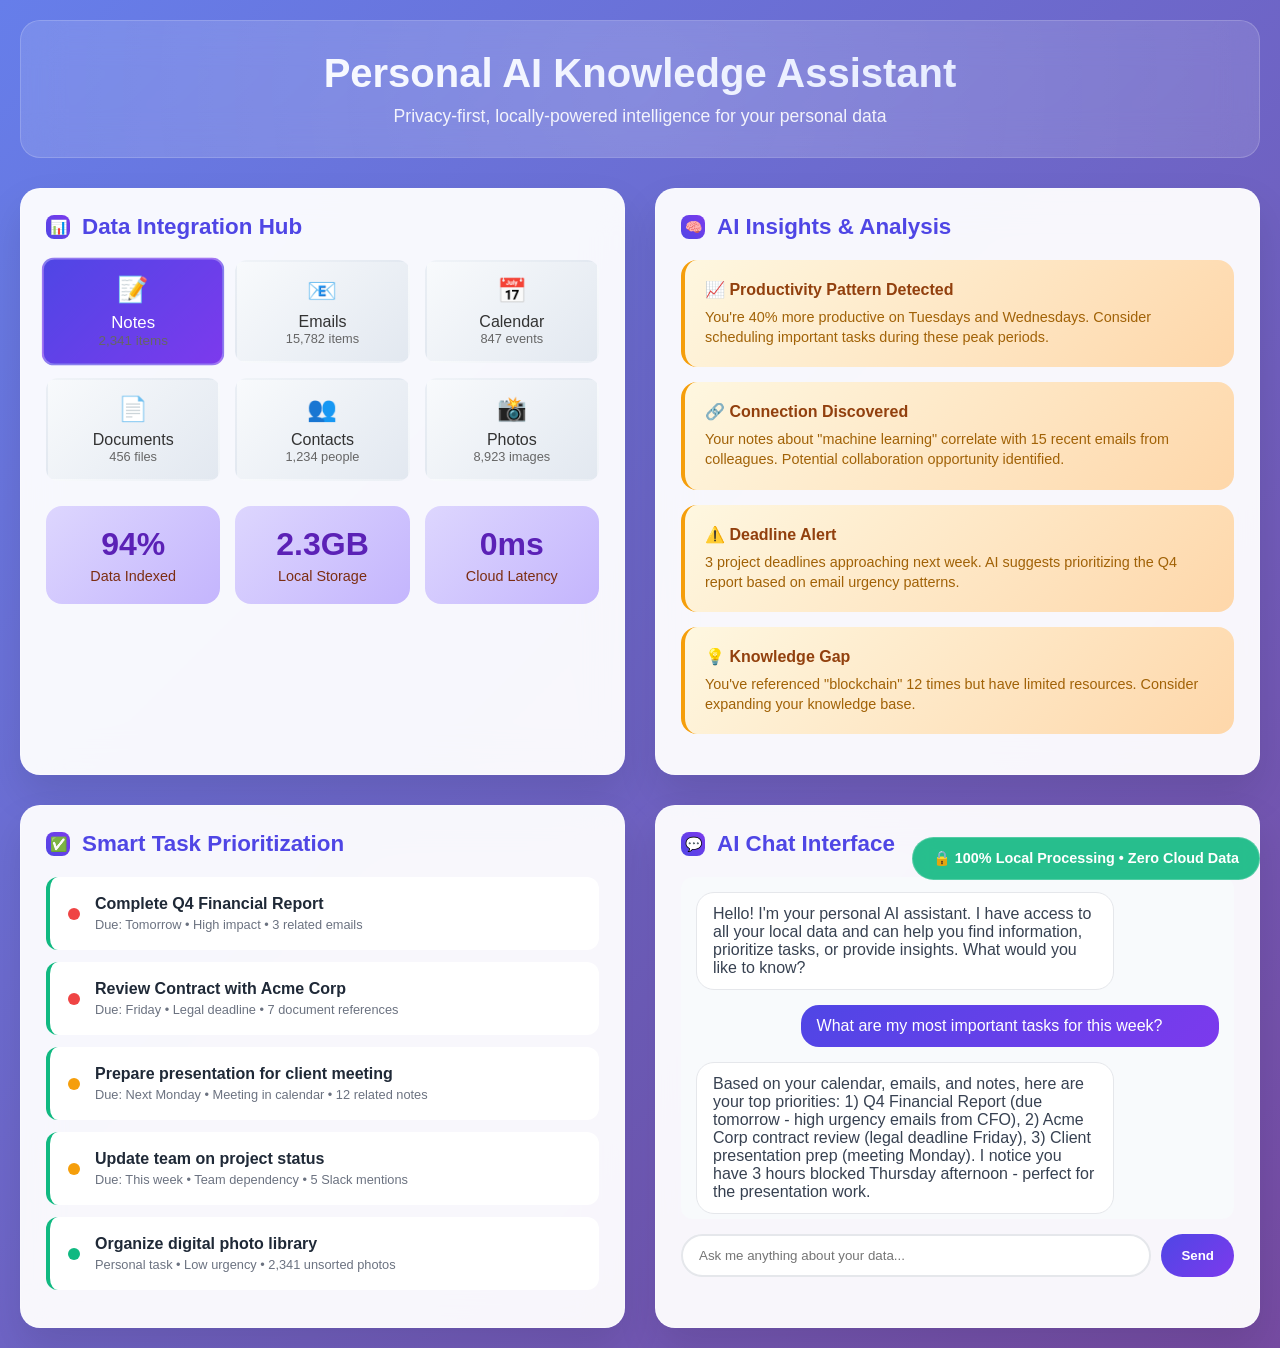
==== personal_ai_assistant (1).html @ 272bd4ce "Initial commit for personal AI assistant" ====
<!DOCTYPE html>
<html lang="en">
<head>
    <meta charset="UTF-8">
    <meta name="viewport" content="width=device-width, initial-scale=1.0">
    <title>Personal AI Knowledge Assistant</title>
    <style>
        * {
            margin: 0;
            padding: 0;
            box-sizing: border-box;
        }

        body {
            font-family: 'Inter', -apple-system, BlinkMacSystemFont, sans-serif;
            background: linear-gradient(135deg, #667eea 0%, #764ba2 100%);
            min-height: 100vh;
            color: #333;
            overflow-x: hidden;
        }

        .container {
            max-width: 1400px;
            margin: 0 auto;
            padding: 20px;
            min-height: 100vh;
            display: flex;
            flex-direction: column;
        }

        .header {
            text-align: center;
            margin-bottom: 30px;
            padding: 30px 0;
            background: rgba(255, 255, 255, 0.1);
            backdrop-filter: blur(20px);
            border-radius: 20px;
            border: 1px solid rgba(255, 255, 255, 0.2);
            position: relative;
            overflow: hidden;
        }

        .header::before {
            content: '';
            position: absolute;
            top: -50%;
            left: -50%;
            width: 200%;
            height: 200%;
            background: radial-gradient(circle, rgba(255,255,255,0.1) 0%, transparent 70%);
            animation: rotate 20s linear infinite;
        }

        @keyframes rotate {
            0% { transform: rotate(0deg); }
            100% { transform: rotate(360deg); }
        }

        .header h1 {
            font-size: 2.5rem;
            font-weight: 700;
            background: linear-gradient(45deg, #fff, #e0e7ff);
            -webkit-background-clip: text;
            -webkit-text-fill-color: transparent;
            background-clip: text;
            margin-bottom: 10px;
            position: relative;
            z-index: 1;
        }

        .header p {
            color: rgba(255, 255, 255, 0.9);
            font-size: 1.1rem;
            position: relative;
            z-index: 1;
        }

        .main-grid {
            display: grid;
            grid-template-columns: 1fr 1fr;
            gap: 30px;
            flex: 1;
        }

        .panel {
            background: rgba(255, 255, 255, 0.95);
            backdrop-filter: blur(20px);
            border-radius: 20px;
            padding: 25px;
            box-shadow: 0 20px 40px rgba(0, 0, 0, 0.1);
            border: 1px solid rgba(255, 255, 255, 0.3);
            transition: all 0.3s ease;
            position: relative;
            overflow: hidden;
        }

        .panel::before {
            content: '';
            position: absolute;
            top: 0;
            left: -100%;
            width: 100%;
            height: 100%;
            background: linear-gradient(90deg, transparent, rgba(255,255,255,0.4), transparent);
            transition: left 0.5s;
        }

        .panel:hover::before {
            left: 100%;
        }

        .panel:hover {
            transform: translateY(-5px);
            box-shadow: 0 30px 60px rgba(0, 0, 0, 0.15);
        }

        .panel-title {
            font-size: 1.4rem;
            font-weight: 600;
            margin-bottom: 20px;
            color: #4f46e5;
            display: flex;
            align-items: center;
            gap: 12px;
        }

        .icon {
            width: 24px;
            height: 24px;
            background: linear-gradient(45deg, #4f46e5, #7c3aed);
            border-radius: 8px;
            display: flex;
            align-items: center;
            justify-content: center;
            color: white;
            font-size: 14px;
        }

        .data-sources {
            display: grid;
            grid-template-columns: repeat(auto-fit, minmax(150px, 1fr));
            gap: 15px;
            margin-bottom: 25px;
        }

        .data-source {
            padding: 15px;
            background: linear-gradient(135deg, #f8fafc, #e2e8f0);
            border-radius: 12px;
            text-align: center;
            cursor: pointer;
            transition: all 0.3s ease;
            border: 2px solid transparent;
        }

        .data-source:hover, .data-source.active {
            background: linear-gradient(135deg, #4f46e5, #7c3aed);
            color: white;
            transform: scale(1.05);
            border-color: rgba(255, 255, 255, 0.3);
        }

        .insight-card {
            background: linear-gradient(135deg, #fef7e0, #fed7aa);
            padding: 20px;
            border-radius: 16px;
            margin-bottom: 15px;
            border-left: 4px solid #f59e0b;
            transition: all 0.3s ease;
            cursor: pointer;
        }

        .insight-card:hover {
            transform: translateX(5px);
            box-shadow: 0 10px 30px rgba(245, 158, 11, 0.2);
        }

        .insight-title {
            font-weight: 600;
            color: #92400e;
            margin-bottom: 8px;
        }

        .insight-text {
            color: #a16207;
            font-size: 0.9rem;
            line-height: 1.4;
        }

        .task-item {
            background: white;
            padding: 18px;
            border-radius: 12px;
            margin-bottom: 12px;
            border-left: 4px solid #10b981;
            display: flex;
            align-items: center;
            gap: 15px;
            transition: all 0.3s ease;
            cursor: pointer;
        }

        .task-item:hover {
            transform: translateX(5px);
            box-shadow: 0 8px 25px rgba(16, 185, 129, 0.15);
        }

        .task-priority {
            width: 12px;
            height: 12px;
            border-radius: 50%;
            flex-shrink: 0;
        }

        .high { background: #ef4444; }
        .medium { background: #f59e0b; }
        .low { background: #10b981; }

        .task-content {
            flex: 1;
        }

        .task-title {
            font-weight: 600;
            color: #1f2937;
            margin-bottom: 4px;
        }

        .task-meta {
            font-size: 0.8rem;
            color: #6b7280;
        }

        .chat-container {
            display: flex;
            flex-direction: column;
            height: 400px;
        }

        .chat-messages {
            flex: 1;
            overflow-y: auto;
            padding: 15px;
            background: #f8fafc;
            border-radius: 12px;
            margin-bottom: 15px;
        }

        .message {
            margin-bottom: 15px;
            padding: 12px 16px;
            border-radius: 18px;
            max-width: 80%;
            animation: slideIn 0.3s ease;
        }

        @keyframes slideIn {
            from { opacity: 0; transform: translateY(10px); }
            to { opacity: 1; transform: translateY(0); }
        }

        .user-message {
            background: linear-gradient(135deg, #4f46e5, #7c3aed);
            color: white;
            margin-left: auto;
        }

        .ai-message {
            background: white;
            color: #374151;
            border: 1px solid #e5e7eb;
        }

        .chat-input {
            display: flex;
            gap: 10px;
        }

        .chat-input input {
            flex: 1;
            padding: 12px 16px;
            border: 2px solid #e5e7eb;
            border-radius: 25px;
            outline: none;
            transition: all 0.3s ease;
        }

        .chat-input input:focus {
            border-color: #4f46e5;
            box-shadow: 0 0 0 3px rgba(79, 70, 229, 0.1);
        }

        .send-btn {
            padding: 12px 20px;
            background: linear-gradient(135deg, #4f46e5, #7c3aed);
            color: white;
            border: none;
            border-radius: 25px;
            cursor: pointer;
            font-weight: 600;
            transition: all 0.3s ease;
        }

        .send-btn:hover {
            transform: translateY(-2px);
            box-shadow: 0 8px 25px rgba(79, 70, 229, 0.3);
        }

        .analytics-grid {
            display: grid;
            grid-template-columns: repeat(auto-fit, minmax(120px, 1fr));
            gap: 15px;
            margin-bottom: 20px;
        }

        .metric-card {
            background: linear-gradient(135deg, #ddd6fe, #c4b5fd);
            padding: 20px;
            border-radius: 16px;
            text-align: center;
            transition: all 0.3s ease;
        }

        .metric-card:hover {
            transform: scale(1.05);
        }

        .metric-value {
            font-size: 2rem;
            font-weight: 700;
            color: #5b21b6;
            margin-bottom: 5px;
        }

        .metric-label {
            color: #7c2d12;
            font-size: 0.9rem;
            font-weight: 500;
        }

        .privacy-indicator {
            position: fixed;
            bottom: 20px;
            right: 20px;
            background: rgba(16, 185, 129, 0.9);
            color: white;
            padding: 12px 20px;
            border-radius: 50px;
            font-size: 0.9rem;
            font-weight: 600;
            backdrop-filter: blur(10px);
            border: 1px solid rgba(255, 255, 255, 0.2);
            animation: pulse 2s infinite;
        }

        @keyframes pulse {
            0%, 100% { transform: scale(1); }
            50% { transform: scale(1.05); }
        }

        @media (max-width: 768px) {
            .main-grid {
                grid-template-columns: 1fr;
                gap: 20px;
            }
            
            .header h1 {
                font-size: 2rem;
            }
            
            .data-sources {
                grid-template-columns: repeat(auto-fit, minmax(120px, 1fr));
            }
        }
    </style>
</head>
<body>
    <div class="container">
        <div class="header">
            <h1>Personal AI Knowledge Assistant</h1>
            <p>Privacy-first, locally-powered intelligence for your personal data</p>
        </div>

        <div class="main-grid">
            <div class="panel">
                <div class="panel-title">
                    <div class="icon">📊</div>
                    Data Integration Hub
                </div>
                
                <div class="data-sources">
                    <div class="data-source active" data-source="notes">
                        <div style="font-size: 1.5rem; margin-bottom: 8px;">📝</div>
                        <div>Notes</div>
                        <div style="font-size: 0.8rem; color: #666;">2,341 items</div>
                    </div>
                    <div class="data-source" data-source="emails">
                        <div style="font-size: 1.5rem; margin-bottom: 8px;">📧</div>
                        <div>Emails</div>
                        <div style="font-size: 0.8rem; color: #666;">15,782 items</div>
                    </div>
                    <div class="data-source" data-source="calendar">
                        <div style="font-size: 1.5rem; margin-bottom: 8px;">📅</div>
                        <div>Calendar</div>
                        <div style="font-size: 0.8rem; color: #666;">847 events</div>
                    </div>
                    <div class="data-source" data-source="documents">
                        <div style="font-size: 1.5rem; margin-bottom: 8px;">📄</div>
                        <div>Documents</div>
                        <div style="font-size: 0.8rem; color: #666;">456 files</div>
                    </div>
                    <div class="data-source" data-source="contacts">
                        <div style="font-size: 1.5rem; margin-bottom: 8px;">👥</div>
                        <div>Contacts</div>
                        <div style="font-size: 0.8rem; color: #666;">1,234 people</div>
                    </div>
                    <div class="data-source" data-source="photos">
                        <div style="font-size: 1.5rem; margin-bottom: 8px;">📸</div>
                        <div>Photos</div>
                        <div style="font-size: 0.8rem; color: #666;">8,923 images</div>
                    </div>
                </div>

                <div class="analytics-grid">
                    <div class="metric-card">
                        <div class="metric-value">94%</div>
                        <div class="metric-label">Data Indexed</div>
                    </div>
                    <div class="metric-card">
                        <div class="metric-value">2.3GB</div>
                        <div class="metric-label">Local Storage</div>
                    </div>
                    <div class="metric-card">
                        <div class="metric-value">0ms</div>
                        <div class="metric-label">Cloud Latency</div>
                    </div>
                </div>
            </div>

            <div class="panel">
                <div class="panel-title">
                    <div class="icon">🧠</div>
                    AI Insights & Analysis
                </div>
                
                <div class="insight-card">
                    <div class="insight-title">📈 Productivity Pattern Detected</div>
                    <div class="insight-text">You're 40% more productive on Tuesdays and Wednesdays. Consider scheduling important tasks during these peak periods.</div>
                </div>

                <div class="insight-card">
                    <div class="insight-title">🔗 Connection Discovered</div>
                    <div class="insight-text">Your notes about "machine learning" correlate with 15 recent emails from colleagues. Potential collaboration opportunity identified.</div>
                </div>

                <div class="insight-card">
                    <div class="insight-title">⚠️ Deadline Alert</div>
                    <div class="insight-text">3 project deadlines approaching next week. AI suggests prioritizing the Q4 report based on email urgency patterns.</div>
                </div>

                <div class="insight-card">
                    <div class="insight-title">💡 Knowledge Gap</div>
                    <div class="insight-text">You've referenced "blockchain" 12 times but have limited resources. Consider expanding your knowledge base.</div>
                </div>
            </div>

            <div class="panel">
                <div class="panel-title">
                    <div class="icon">✅</div>
                    Smart Task Prioritization
                </div>
                
                <div class="task-item">
                    <div class="task-priority high"></div>
                    <div class="task-content">
                        <div class="task-title">Complete Q4 Financial Report</div>
                        <div class="task-meta">Due: Tomorrow • High impact • 3 related emails</div>
                    </div>
                </div>

                <div class="task-item">
                    <div class="task-priority high"></div>
                    <div class="task-content">
                        <div class="task-title">Review Contract with Acme Corp</div>
                        <div class="task-meta">Due: Friday • Legal deadline • 7 document references</div>
                    </div>
                </div>

                <div class="task-item">
                    <div class="task-priority medium"></div>
                    <div class="task-content">
                        <div class="task-title">Prepare presentation for client meeting</div>
                        <div class="task-meta">Due: Next Monday • Meeting in calendar • 12 related notes</div>
                    </div>
                </div>

                <div class="task-item">
                    <div class="task-priority medium"></div>
                    <div class="task-content">
                        <div class="task-title">Update team on project status</div>
                        <div class="task-meta">Due: This week • Team dependency • 5 Slack mentions</div>
                    </div>
                </div>

                <div class="task-item">
                    <div class="task-priority low"></div>
                    <div class="task-content">
                        <div class="task-title">Organize digital photo library</div>
                        <div class="task-meta">Personal task • Low urgency • 2,341 unsorted photos</div>
                    </div>
                </div>
            </div>

            <div class="panel">
                <div class="panel-title">
                    <div class="icon">💬</div>
                    AI Chat Interface
                </div>
                
                <div class="chat-container">
                    <div class="chat-messages" id="chatMessages">
                        <div class="message ai-message">
                            Hello! I'm your personal AI assistant. I have access to all your local data and can help you find information, prioritize tasks, or provide insights. What would you like to know?
                        </div>
                        <div class="message user-message">
                            What are my most important tasks for this week?
                        </div>
                        <div class="message ai-message">
                            Based on your calendar, emails, and notes, here are your top priorities: 1) Q4 Financial Report (due tomorrow - high urgency emails from CFO), 2) Acme Corp contract review (legal deadline Friday), 3) Client presentation prep (meeting Monday). I notice you have 3 hours blocked Thursday afternoon - perfect for the presentation work.
                        </div>
                    </div>
                    
                    <div class="chat-input">
                        <input type="text" id="chatInput" placeholder="Ask me anything about your data..." />
                        <button class="send-btn" onclick="sendMessage()">Send</button>
                    </div>
                </div>
            </div>
        </div>
    </div>

    <div class="privacy-indicator">
        🔒 100% Local Processing • Zero Cloud Data
    </div>

    <script>
        // Simulated AI responses for demonstration
        const aiResponses = [
            "I found 15 relevant documents in your notes about that topic. Would you like me to summarize the key points?",
            "Based on your email patterns, I suggest scheduling that meeting for Tuesday afternoon when you typically have fewer interruptions.",
            "I've analyzed your calendar and found a 2-hour gap on Thursday that would be perfect for deep work on that project.",
            "Your productivity data shows you work best on complex tasks between 9-11 AM. I've identified 3 important items that would benefit from this time slot.",
            "I notice this topic connects to 8 different projects in your system. Would you like me to show the relationship map?",
            "Based on your note-taking patterns, you might find the concept of 'second brain' methodology helpful for organizing these ideas.",
            "I've detected some recurring themes in your recent work. Would you like me to create a knowledge cluster analysis?"
        ];

        // Data source switching
        document.querySelectorAll('.data-source').forEach(source => {
            source.addEventListener('click', function() {
                document.querySelectorAll('.data-source').forEach(s => s.classList.remove('active'));
                this.classList.add('active');
                
                // Simulate data loading with animation
                this.style.transform = 'scale(0.95)';
                setTimeout(() => {
                    this.style.transform = 'scale(1)';
                }, 150);
                
                // Update insights based on selected data source
                updateInsights(this.dataset.source);
            });
        });

        function updateInsights(source) {
            const insights = {
                notes: [
                    { title: "📚 Knowledge Clusters", text: "Identified 5 main topic clusters in your notes with strong interconnections." },
                    { title: "🔍 Frequent References", text: "You reference 'AI ethics' most frequently - 47 mentions across 23 notes." }
                ],
                emails: [
                    { title: "📊 Communication Patterns", text: "Peak email activity: 9-11 AM and 2-4 PM. Response rate drops 60% after 6 PM." },
                    { title: "👥 Key Contacts", text: "Top collaborators: Sarah (ML team), John (Strategy), Lisa (Legal) - 67% of your email volume." }
                ],
                calendar: [
                    { title: "⏰ Meeting Efficiency", text: "Tuesday meetings are 30% shorter on average. Consider moving recurring meetings there." },
                    { title: "🎯 Focus Time", text: "You have 3.5 hours of unscheduled time this week - optimal for deep work." }
                ]
            };

            // Animate insight cards update (simplified for demo)
            console.log(`Updated insights for ${source} data source`);
        }

        // Chat functionality
        function sendMessage() {
            const input = document.getElementById('chatInput');
            const messages = document.getElementById('chatMessages');
            const message = input.value.trim();
            
            if (!message) return;
            
            // Add user message
            const userMsg = document.createElement('div');
            userMsg.className = 'message user-message';
            userMsg.textContent = message;
            messages.appendChild(userMsg);
            
            // Clear input
            input.value = '';
            
            // Simulate AI thinking delay
            setTimeout(() => {
                const aiMsg = document.createElement('div');
                aiMsg.className = 'message ai-message';
                aiMsg.textContent = aiResponses[Math.floor(Math.random() * aiResponses.length)];
                messages.appendChild(aiMsg);
                messages.scrollTop = messages.scrollHeight;
            }, 1000 + Math.random() * 1000);
            
            messages.scrollTop = messages.scrollHeight;
        }

        // Enter key support for chat
        document.getElementById('chatInput').addEventListener('keypress', function(e) {
            if (e.key === 'Enter') {
                sendMessage();
            }
        });

        // Simulate real-time updates
        setInterval(() => {
            const metrics = document.querySelectorAll('.metric-value');
            metrics.forEach(metric => {
                if (metric.textContent.includes('%')) {
                    const current = parseInt(metric.textContent);
                    if (current < 100) {
                        metric.textContent = Math.min(100, current + Math.floor(Math.random() * 2)) + '%';
                    }
                }
            });
        }, 5000);

        // Animate task items on load
        setTimeout(() => {
            document.querySelectorAll('.task-item, .insight-card').forEach((item, index) => {
                item.style.opacity = '0';
                item.style.transform = 'translateY(20px)';
                setTimeout(() => {
                    item.style.transition = 'opacity 0.5s ease, transform 0.5s ease';
                    item.style.opacity = '1';
                    item.style.transform = 'translateY(0)';
                }, index * 100);
            });
        }, 500);

        // Privacy indicator interaction
        document.querySelector('.privacy-indicator').addEventListener('click', function() {
            alert('🔒 Privacy First Design:\n\n• All data processing happens locally on your device\n• Zero data transmission to external servers\n• Full control over your personal information\n• Advanced encryption for local storage\n• Open-source algorithms for transparency');
        });
    </script>
</body>
</html>
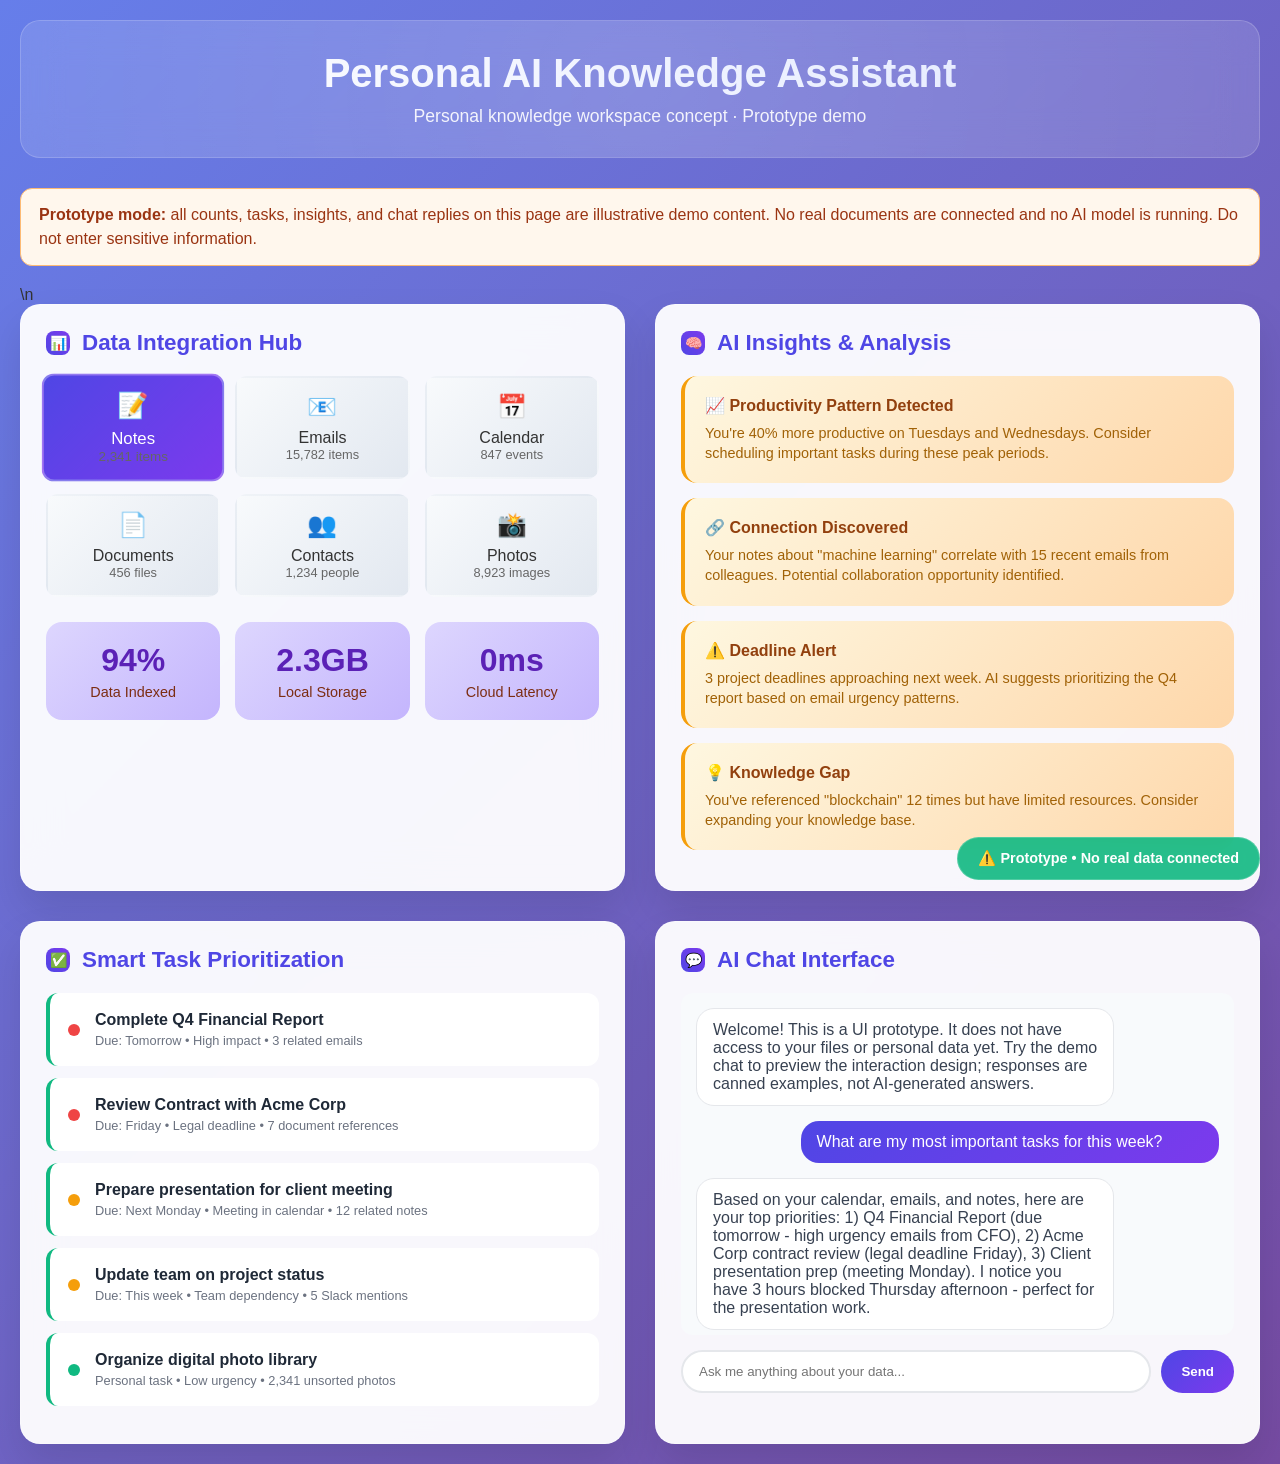
==== commit 3449df1e: "fix: clearly label prototype data and remove misleading privacy claims" ====
--- a/personal_ai_assistant (1).html
+++ b/personal_ai_assistant (1).html
@@ -3,7 +3,7 @@
 <head>
     <meta charset="UTF-8">
     <meta name="viewport" content="width=device-width, initial-scale=1.0">
-    <title>Personal AI Knowledge Assistant</title>
+    <title>Personal AI Knowledge Assistant — Prototype</title>
     <style>
         * {
             margin: 0;
@@ -378,10 +378,10 @@
     <div class="container">
         <div class="header">
             <h1>Personal AI Knowledge Assistant</h1>
-            <p>Privacy-first, locally-powered intelligence for your personal data</p>
+            <p>Personal knowledge workspace concept · Prototype demo</p>
         </div>
 
-        <div class="main-grid">
+        <div role="status" style="margin:0 0 20px;padding:14px 18px;border-radius:12px;background:#fff7ed;border:1px solid #fdba74;color:#9a3412;line-height:1.5"><strong>Prototype mode:</strong> all counts, tasks, insights, and chat replies on this page are illustrative demo content. No real documents are connected and no AI model is running. Do not enter sensitive information.</div>\n        <div class="main-grid">
             <div class="panel">
                 <div class="panel-title">
                     <div class="icon">📊</div>
@@ -520,7 +520,7 @@
                 <div class="chat-container">
                     <div class="chat-messages" id="chatMessages">
                         <div class="message ai-message">
-                            Hello! I'm your personal AI assistant. I have access to all your local data and can help you find information, prioritize tasks, or provide insights. What would you like to know?
+                            Welcome! This is a UI prototype. It does not have access to your files or personal data yet. Try the demo chat to preview the interaction design; responses are canned examples, not AI-generated answers.
                         </div>
                         <div class="message user-message">
                             What are my most important tasks for this week?
@@ -540,17 +540,17 @@
     </div>
 
     <div class="privacy-indicator">
-        🔒 100% Local Processing • Zero Cloud Data
+        ⚠️ Prototype • No real data connected
     </div>
 
     <script>
         // Simulated AI responses for demonstration
         const aiResponses = [
-            "I found 15 relevant documents in your notes about that topic. Would you like me to summarize the key points?",
-            "Based on your email patterns, I suggest scheduling that meeting for Tuesday afternoon when you typically have fewer interruptions.",
-            "I've analyzed your calendar and found a 2-hour gap on Thursday that would be perfect for deep work on that project.",
-            "Your productivity data shows you work best on complex tasks between 9-11 AM. I've identified 3 important items that would benefit from this time slot.",
-            "I notice this topic connects to 8 different projects in your system. Would you like me to show the relationship map?",
+            "Demo response only: document search is not connected yet.",
+            "Demo response only: email and calendar integrations are not connected.",
+            "Demo response only: calendar analysis is not connected in this prototype.",
+            "Demo response only: when a real assistant is connected, it could help organize priorities using data you explicitly choose to share.",
+            "Demo response only: knowledge graph analysis is not implemented yet.",
             "Based on your note-taking patterns, you might find the concept of 'second brain' methodology helpful for organizing these ideas.",
             "I've detected some recurring themes in your recent work. Would you like me to create a knowledge cluster analysis?"
         ];
